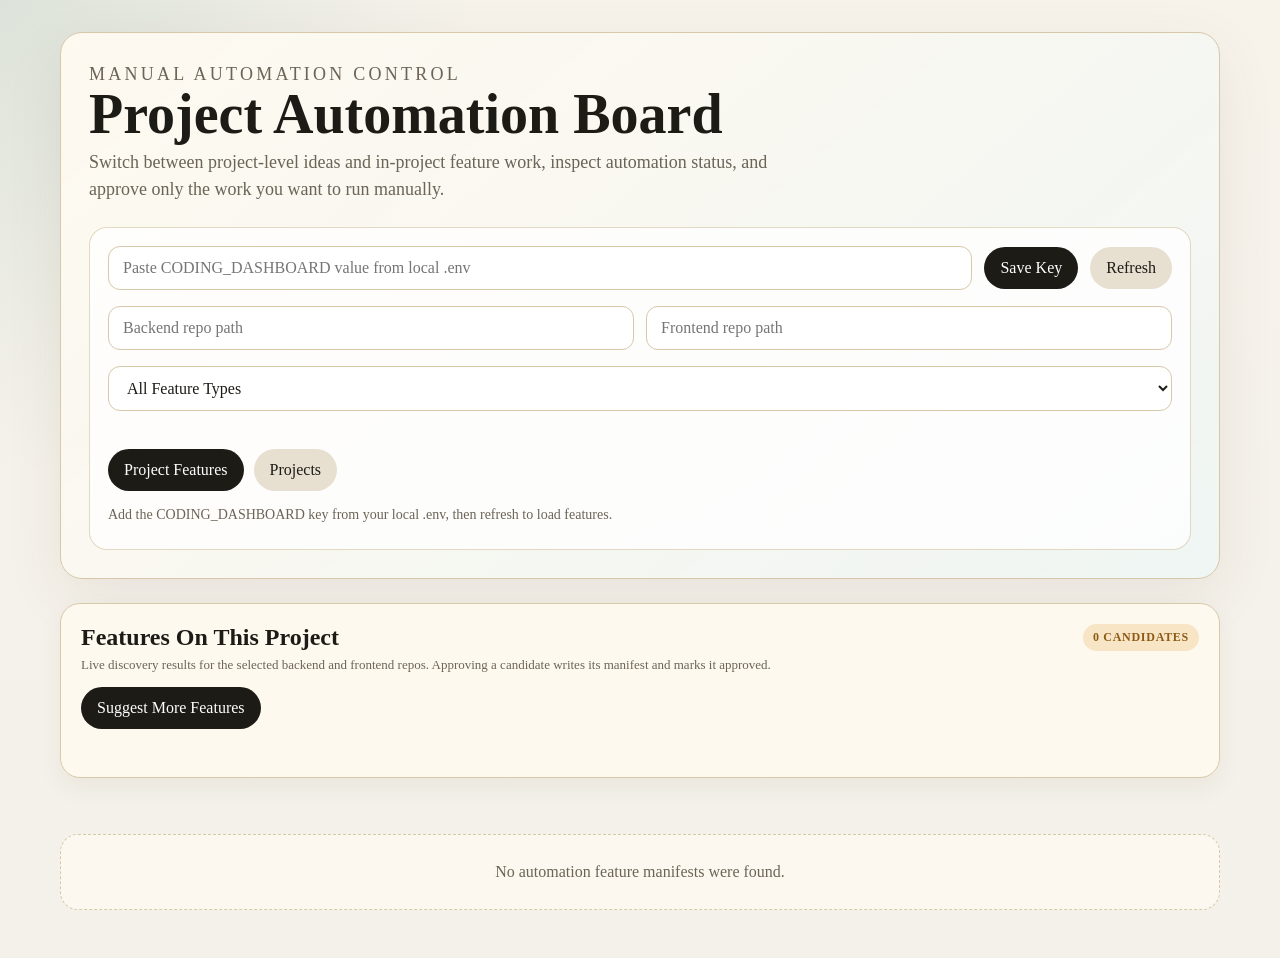
==== static/automation-dashboard.html @ 2463faa6 "chore: automation update for lead-website-actions (backend)" ====
<!doctype html>
<html lang="en">
<head>
  <meta charset="utf-8">
  <meta name="viewport" content="width=device-width, initial-scale=1">
  <title>Automation Dashboard</title>
  <style>
    :root {
      --bg: #f4f1ea;
      --panel: #fffaf0;
      --panel-border: #d7c8a9;
      --text: #1d1b16;
      --muted: #6b6457;
      --accent: #1f6f5f;
      --accent-soft: #dcefe9;
      --warn: #8c5a15;
      --warn-soft: #f7e5c5;
      --active: #234f88;
      --active-soft: #dce7f7;
      --success: #276749;
      --success-soft: #dcf0e1;
      --danger: #922b21;
      --danger-soft: #f7dfdb;
    }

    * { box-sizing: border-box; }
    body {
      margin: 0;
      font-family: Georgia, "Times New Roman", serif;
      background:
        radial-gradient(circle at top left, rgba(31, 111, 95, 0.12), transparent 30%),
        linear-gradient(180deg, #f7f3eb 0%, var(--bg) 100%);
      color: var(--text);
    }

    .shell {
      max-width: 1200px;
      margin: 0 auto;
      padding: 32px 20px 48px;
    }

    .hero {
      padding: 28px;
      border: 1px solid var(--panel-border);
      background: linear-gradient(140deg, rgba(255, 250, 240, 0.96), rgba(239, 246, 243, 0.94));
      border-radius: 22px;
      box-shadow: 0 18px 60px rgba(72, 55, 25, 0.08);
      margin-bottom: 24px;
    }

    .eyebrow {
      font-size: 12px;
      letter-spacing: 0.18em;
      text-transform: uppercase;
      color: var(--muted);
      margin: 0 0 8px;
    }

    h1 {
      margin: 0 0 8px;
      font-size: clamp(30px, 5vw, 56px);
      line-height: 0.95;
    }

    .hero p {
      margin: 0;
      max-width: 720px;
      color: var(--muted);
      font-size: 18px;
      line-height: 1.5;
    }

    .controls {
      display: grid;
      gap: 16px;
      grid-template-columns: 1fr;
      margin-top: 24px;
      padding: 18px;
      border-radius: 18px;
      background: rgba(255, 255, 255, 0.74);
      border: 1px solid rgba(215, 200, 169, 0.7);
    }

    .control-row {
      display: flex;
      gap: 12px;
      flex-wrap: wrap;
      align-items: center;
    }

    input, button, textarea, select {
      font: inherit;
    }

    input[type="password"], input[type="text"], select {
      flex: 1 1 420px;
      min-width: 220px;
      padding: 12px 14px;
      border-radius: 12px;
      border: 1px solid var(--panel-border);
      background: #fff;
      color: var(--text);
    }

    button {
      padding: 12px 16px;
      border-radius: 999px;
      border: none;
      cursor: pointer;
      background: var(--text);
      color: #fff;
      transition: transform 140ms ease, opacity 140ms ease;
    }

    button:hover { transform: translateY(-1px); }
    button:disabled {
      opacity: 0.55;
      cursor: not-allowed;
      transform: none;
    }

    .button-secondary {
      background: #e7dfcf;
      color: var(--text);
    }

    .tab-row {
      display: flex;
      gap: 10px;
      flex-wrap: wrap;
      margin: 22px 0 0;
    }

    .tab-button {
      background: #e7dfcf;
      color: var(--text);
    }

    .tab-button.active {
      background: var(--text);
      color: #fff;
    }

    .status-line {
      min-height: 24px;
      font-size: 14px;
      color: var(--muted);
    }

    .grid {
      display: grid;
      grid-template-columns: repeat(auto-fit, minmax(320px, 1fr));
      gap: 18px;
      margin-top: 28px;
    }

    .card {
      background: rgba(255, 250, 240, 0.94);
      border: 1px solid var(--panel-border);
      border-radius: 20px;
      padding: 20px;
      box-shadow: 0 10px 26px rgba(72, 55, 25, 0.06);
    }

    .card-head {
      display: flex;
      justify-content: space-between;
      align-items: flex-start;
      gap: 12px;
      margin-bottom: 14px;
    }

    .card-head h2 {
      margin: 0;
      font-size: 24px;
      line-height: 1.1;
    }

    .card-head p {
      margin: 6px 0 0;
      font-size: 13px;
      color: var(--muted);
    }

    .pill {
      display: inline-flex;
      align-items: center;
      padding: 6px 10px;
      border-radius: 999px;
      font-size: 12px;
      font-weight: 700;
      letter-spacing: 0.06em;
      text-transform: uppercase;
      white-space: nowrap;
    }

    .pill-suggested { background: var(--warn-soft); color: var(--warn); }
    .pill-approved { background: var(--accent-soft); color: var(--accent); }
    .pill-in_progress { background: var(--active-soft); color: var(--active); }
    .pill-pr_opened, .pill-merged { background: var(--success-soft); color: var(--success); }
    .pill-rejected { background: var(--danger-soft); color: var(--danger); }
    .pill-default { background: #ece7db; color: var(--muted); }

    .section-label {
      font-size: 11px;
      letter-spacing: 0.16em;
      text-transform: uppercase;
      color: var(--muted);
      margin: 16px 0 8px;
    }

    ul {
      margin: 0;
      padding-left: 18px;
    }

    li {
      margin-bottom: 6px;
      color: #2c2820;
    }

    .meta {
      display: grid;
      gap: 8px;
      margin-top: 12px;
      font-size: 14px;
      color: var(--muted);
    }

    .stage-list {
      display: flex;
      flex-direction: column;
      gap: 8px;
      margin-top: 10px;
    }

    .stage {
      padding: 10px 12px;
      border-radius: 12px;
      background: rgba(231, 223, 207, 0.52);
      border: 1px solid rgba(215, 200, 169, 0.52);
    }

    .stage strong {
      display: block;
      margin-bottom: 4px;
      font-size: 14px;
    }

    pre.log-tail {
      margin: 10px 0 0;
      padding: 12px;
      border-radius: 12px;
      background: #1f1d18;
      color: #f2ebda;
      font-size: 12px;
      line-height: 1.45;
      overflow: auto;
      white-space: pre-wrap;
      word-break: break-word;
    }

    .loading-card {
      min-height: 220px;
      position: relative;
      overflow: hidden;
    }

    .loading-card::after {
      content: "";
      position: absolute;
      inset: 0;
      background: linear-gradient(90deg, transparent, rgba(255, 255, 255, 0.45), transparent);
      transform: translateX(-100%);
      animation: loading-slide 1.2s linear infinite;
    }

    .loading-block {
      height: 14px;
      border-radius: 999px;
      background: rgba(215, 200, 169, 0.55);
      margin-bottom: 12px;
    }

    .progress {
      margin-top: 18px;
      height: 10px;
      border-radius: 999px;
      background: rgba(215, 200, 169, 0.45);
      overflow: hidden;
    }

    .progress-bar {
      width: 45%;
      height: 100%;
      border-radius: 999px;
      background: linear-gradient(90deg, #d2b77f, #1f6f5f);
      animation: progress-loop 1.4s ease-in-out infinite;
      transform-origin: left center;
    }

    @keyframes loading-slide {
      from { transform: translateX(-100%); }
      to { transform: translateX(100%); }
    }

    @keyframes progress-loop {
      0% { transform: translateX(-60%) scaleX(0.7); }
      50% { transform: translateX(60%) scaleX(1); }
      100% { transform: translateX(180%) scaleX(0.7); }
    }

    .empty {
      padding: 28px;
      border-radius: 18px;
      background: rgba(255, 250, 240, 0.78);
      border: 1px dashed var(--panel-border);
      color: var(--muted);
      text-align: center;
      margin-top: 28px;
    }

    @media (max-width: 720px) {
      .shell { padding: 20px 14px 40px; }
      .hero { padding: 22px; }
      .controls { padding: 14px; }
    }
  </style>
</head>
<body>
  <main class="shell">
    <section class="hero">
      <p class="eyebrow">Manual Automation Control</p>
      <h1>Project Automation Board</h1>
      <p>Switch between project-level ideas and in-project feature work, inspect automation status, and approve only the work you want to run manually.</p>

      <div class="controls">
        <div class="control-row">
          <input id="tokenInput" type="password" placeholder="Paste CODING_DASHBOARD value from local .env">
          <button id="saveTokenButton" type="button">Save Key</button>
          <button id="refreshButton" class="button-secondary" type="button">Refresh</button>
        </div>
        <div class="control-row">
          <input id="backendRepoInput" type="text" placeholder="Backend repo path">
          <input id="frontendRepoInput" type="text" placeholder="Frontend repo path">
        </div>
        <div class="control-row">
          <select id="featureCategorySelect">
            <option value="">All Feature Types</option>
          </select>
        </div>
        <div class="tab-row">
          <button id="featuresTabButton" class="tab-button active" type="button">Project Features</button>
          <button id="projectsTabButton" class="tab-button" type="button">Projects</button>
        </div>
        <div class="status-line" id="statusLine">Add the CODING_DASHBOARD key from your local .env, then refresh to load features.</div>
      </div>
    </section>

    <section class="card" id="contextCard" hidden>
      <div class="card-head">
        <div>
          <h2>Discovery Skill Context</h2>
          <p id="contextProjectName"></p>
        </div>
        <span class="pill pill-approved" id="templateCountPill">0 templates</span>
      </div>
      <div class="meta" id="contextSummary"></div>
      <div class="section-label">Discovery Goals</div>
      <ul id="contextGoals"></ul>
      <div class="section-label">Backend Context</div>
      <ul id="contextBackend"></ul>
      <div class="section-label">Frontend Context</div>
      <ul id="contextFrontend"></ul>
    </section>

    <section class="card" id="candidatesCard" hidden>
      <div class="card-head">
        <div>
          <h2>Features On This Project</h2>
          <p>Live discovery results for the selected backend and frontend repos. Approving a candidate writes its manifest and marks it approved.</p>
        </div>
        <span class="pill pill-suggested" id="candidateCountPill">0 candidates</span>
      </div>
      <div class="control-row">
        <button id="suggestMoreFeaturesButton" type="button">Suggest More Features</button>
      </div>
      <section id="candidatesRoot" class="grid"></section>
      <div id="candidateEmptyState" class="empty" hidden>No new discovery candidates are available right now.</div>
    </section>

    <section class="card" id="projectIdeasCard" hidden>
      <div class="card-head">
        <div>
          <h2>Project Suggestions</h2>
          <p>Broader project ideas derived from the same context, including pages and feature areas that belong to each proposed project.</p>
        </div>
        <span class="pill pill-approved" id="projectIdeaCountPill">0 projects</span>
      </div>
      <div class="control-row">
        <button id="suggestMoreProjectsButton" class="button-secondary" type="button">Suggest More Projects</button>
      </div>
      <section id="projectIdeasRoot" class="grid"></section>
      <div id="projectIdeasEmptyState" class="empty" hidden>No project ideas are configured.</div>
    </section>

    <section id="featuresRoot" class="grid"></section>
    <div id="emptyState" class="empty" hidden>No automation feature manifests were found.</div>
  </main>

  <script>
    const tokenInput = document.getElementById('tokenInput');
    const saveTokenButton = document.getElementById('saveTokenButton');
    const refreshButton = document.getElementById('refreshButton');
    const featuresTabButton = document.getElementById('featuresTabButton');
    const projectsTabButton = document.getElementById('projectsTabButton');
    const suggestMoreFeaturesButton = document.getElementById('suggestMoreFeaturesButton');
    const suggestMoreProjectsButton = document.getElementById('suggestMoreProjectsButton');
    const backendRepoInput = document.getElementById('backendRepoInput');
    const frontendRepoInput = document.getElementById('frontendRepoInput');
    const featureCategorySelect = document.getElementById('featureCategorySelect');
    const statusLine = document.getElementById('statusLine');
    const featuresRoot = document.getElementById('featuresRoot');
    const emptyState = document.getElementById('emptyState');
    const candidatesCard = document.getElementById('candidatesCard');
    const candidatesRoot = document.getElementById('candidatesRoot');
    const candidateEmptyState = document.getElementById('candidateEmptyState');
    const candidateCountPill = document.getElementById('candidateCountPill');
    const projectIdeasCard = document.getElementById('projectIdeasCard');
    const projectIdeasRoot = document.getElementById('projectIdeasRoot');
    const projectIdeasEmptyState = document.getElementById('projectIdeasEmptyState');
    const projectIdeaCountPill = document.getElementById('projectIdeaCountPill');
    const contextCard = document.getElementById('contextCard');
    const contextProjectName = document.getElementById('contextProjectName');
    const contextSummary = document.getElementById('contextSummary');
    const contextGoals = document.getElementById('contextGoals');
    const contextBackend = document.getElementById('contextBackend');
    const contextFrontend = document.getElementById('contextFrontend');
    const templateCountPill = document.getElementById('templateCountPill');

    const STORAGE_KEY = 'automation_dashboard_token';
    const BACKEND_REPO_KEY = 'automation_dashboard_backend_repo';
    const FRONTEND_REPO_KEY = 'automation_dashboard_frontend_repo';
    const FEATURE_EXPLORATORY_KEY = 'automation_dashboard_include_exploratory_features';
    const FEATURE_CATEGORY_KEY = 'automation_dashboard_feature_category';
    const PROJECT_EXPLORATORY_KEY = 'automation_dashboard_include_exploratory_projects';
    const PROJECT_LIMIT_KEY = 'automation_dashboard_project_limit';
    const PROJECT_SEARCH_DEPTH_KEY = 'automation_dashboard_project_search_depth';
    const TAB_KEY = 'automation_dashboard_tab';

    tokenInput.value = localStorage.getItem(STORAGE_KEY) || '';
    backendRepoInput.value = localStorage.getItem(BACKEND_REPO_KEY) || '';
    frontendRepoInput.value = localStorage.getItem(FRONTEND_REPO_KEY) || '';
    featureCategorySelect.value = localStorage.getItem(FEATURE_CATEGORY_KEY) || '';
    let includeExploratoryFeatures = localStorage.getItem(FEATURE_EXPLORATORY_KEY) === 'true';
    let includeExploratoryProjects = localStorage.getItem(PROJECT_EXPLORATORY_KEY) === 'true';
    let projectLimit = Number(localStorage.getItem(PROJECT_LIMIT_KEY) || '3');
    let projectSearchDepth = Number(localStorage.getItem(PROJECT_SEARCH_DEPTH_KEY) || '1');
    let projectTotalAvailable = 0;
    let activeTab = localStorage.getItem(TAB_KEY) || 'features';

    function setStatus(message, isError = false) {
      statusLine.textContent = message;
      statusLine.style.color = isError ? 'var(--danger)' : 'var(--muted)';
    }

    function getToken() {
      return tokenInput.value.trim();
    }

    function getRepoSelection() {
      return {
        backend_repo: backendRepoInput.value.trim(),
        frontend_repo: frontendRepoInput.value.trim(),
      };
    }

    function renderFeatureCategories(categories) {
      const selected = featureCategorySelect.value;
      featureCategorySelect.innerHTML = '<option value="">All Feature Types</option>';
      for (const category of categories || []) {
        const option = document.createElement('option');
        option.value = category.key;
        option.textContent = category.label;
        featureCategorySelect.appendChild(option);
      }
      featureCategorySelect.value = selected;
    }

    function setActiveTab(nextTab) {
      activeTab = nextTab;
      localStorage.setItem(TAB_KEY, nextTab);
      const featuresActive = nextTab === 'features';
      featuresTabButton.classList.toggle('active', featuresActive);
      projectsTabButton.classList.toggle('active', !featuresActive);
      candidatesCard.hidden = !featuresActive;
      featuresRoot.hidden = !featuresActive;
      emptyState.hidden = !featuresActive || featuresRoot.children.length > 0;
      projectIdeasCard.hidden = featuresActive;
    }

    function pillClass(status) {
      return `pill pill-${String(status || '').replace(/[^a-z_]/g, '') || 'default'}`;
    }

    function escapeHtml(value) {
      return String(value ?? '')
        .replaceAll('&', '&amp;')
        .replaceAll('<', '&lt;')
        .replaceAll('>', '&gt;')
        .replaceAll('"', '&quot;')
        .replaceAll("'", '&#39;');
    }

    function renderFeatures(features) {
      featuresRoot.innerHTML = '';
      emptyState.hidden = activeTab !== 'features' || features.length > 0;

      for (const feature of features) {
        const card = document.createElement('article');
        card.className = 'card';

        const acceptance = feature.acceptance_criteria.map((item) => `<li>${escapeHtml(item)}</li>`).join('');
        const apiContract = feature.api_contract.map((item) => `<li>${escapeHtml(item)}</li>`).join('');
        const recentLogs = (feature.recent_logs || []).length
          ? escapeHtml(feature.recent_logs.join('\n'))
          : 'No logs recorded yet.';
        const stages = (feature.stages || []).length
          ? feature.stages.map((stage) => `
            <div class="stage">
              <strong>${escapeHtml(stage.name)} · ${escapeHtml(stage.status)}</strong>
              <div>${escapeHtml(stage.detail)}</div>
            </div>
          `).join('')
          : '<div class="stage"><strong>No run history yet</strong><div>This feature has not recorded any stage results.</div></div>';

        card.innerHTML = `
          <div class="card-head">
            <div>
              <h2>${escapeHtml(feature.title)}</h2>
              <p>${escapeHtml(feature.id)}</p>
            </div>
            <span class="${pillClass(feature.status)}">${escapeHtml(feature.status)}</span>
          </div>

          <div class="meta">
            <div><strong>Priority:</strong> ${escapeHtml(feature.priority)}</div>
            <div><strong>Backend branch:</strong> ${escapeHtml(feature.backend_branch)}</div>
            <div><strong>Frontend branch:</strong> ${escapeHtml(feature.frontend_branch)}</div>
            <div><strong>Run status:</strong> ${escapeHtml(feature.run_status || 'not started')}</div>
            <div><strong>Updated:</strong> ${escapeHtml(feature.run_updated_at || 'n/a')}</div>
          </div>

          <div class="section-label">Acceptance Criteria</div>
          <ul>${acceptance}</ul>

          <div class="section-label">API Contract</div>
          <ul>${apiContract}</ul>

          <div class="section-label">Recent Stages</div>
          <div class="stage-list">${stages}</div>

          <div class="section-label">Recent Logs</div>
          <pre class="log-tail">${recentLogs}</pre>
        `;

        const actions = document.createElement('div');
        actions.className = 'control-row';
        actions.style.marginTop = '18px';

        const approveButton = document.createElement('button');
        approveButton.type = 'button';
        approveButton.textContent = feature.can_approve ? 'Approve Feature' : 'Already Approved / Active';
        approveButton.disabled = !feature.can_approve;
        approveButton.addEventListener('click', async () => {
          approveButton.disabled = true;
          setStatus(`Approving ${feature.id}...`);
          try {
            await apiRequest(`/api/admin/automation/features/${encodeURIComponent(feature.id)}/approve`, {
              method: 'POST'
            });
            setStatus(`Approved ${feature.id}. Refreshing feature list...`);
            await loadFeatures();
          } catch (error) {
            approveButton.disabled = false;
            setStatus(error.message, true);
          }
        });

        actions.appendChild(approveButton);

        const runButton = document.createElement('button');
        runButton.type = 'button';
        const canRun = feature.status === 'approved' || feature.run_status === 'in_progress';
        runButton.textContent = feature.run_status === 'in_progress' ? 'Running...' : 'Run Feature';
        runButton.disabled = !canRun || feature.run_status === 'in_progress';
        runButton.addEventListener('click', async () => {
          runButton.disabled = true;
          setStatus(`Starting automation for ${feature.id}...`);
          try {
            await apiRequest(`/api/admin/automation/features/${encodeURIComponent(feature.id)}/run`, {
              method: 'POST'
            });
            setStatus(`Automation started for ${feature.id}. Refreshing status...`);
            await loadFeatures();
          } catch (error) {
            runButton.disabled = false;
            setStatus(error.message, true);
          }
        });

        actions.appendChild(runButton);
        card.appendChild(actions);
        featuresRoot.appendChild(card);
      }
    }

    function renderCandidates(candidates) {
      candidatesRoot.innerHTML = '';
      candidatesCard.hidden = activeTab !== 'features';
      candidateCountPill.textContent = `${candidates.length} candidate${candidates.length === 1 ? '' : 's'}`;
      candidateEmptyState.hidden = candidates.length > 0;

      for (const candidate of candidates) {
        const card = document.createElement('article');
        card.className = 'card';

        const acceptance = (candidate.acceptance_criteria || []).map((item) => `<li>${escapeHtml(item)}</li>`).join('');
        const apiContract = (candidate.api_contract || []).map((item) => `<li>${escapeHtml(item)}</li>`).join('');

        card.innerHTML = `
          <div class="card-head">
            <div>
              <h2>${escapeHtml(candidate.title)}</h2>
              <p>${escapeHtml(candidate.id)}</p>
            </div>
            <span class="pill pill-suggested">candidate</span>
          </div>
          <div class="meta">
            <div><strong>Priority:</strong> ${escapeHtml(candidate.priority)}</div>
            <div><strong>Backend branch:</strong> ${escapeHtml(candidate.branches?.backend || '')}</div>
            <div><strong>Frontend branch:</strong> ${escapeHtml(candidate.branches?.frontend || '')}</div>
          </div>
          <div class="section-label">Acceptance Criteria</div>
          <ul>${acceptance}</ul>
          <div class="section-label">API Contract</div>
          <ul>${apiContract}</ul>
        `;

        const actions = document.createElement('div');
        actions.className = 'control-row';
        actions.style.marginTop = '18px';

        const approveButton = document.createElement('button');
        approveButton.type = 'button';
        approveButton.textContent = 'Approve Candidate';
        approveButton.addEventListener('click', async () => {
          approveButton.disabled = true;
          setStatus(`Approving ${candidate.id}...`);
          try {
            await apiRequest(`/api/admin/automation/features/${encodeURIComponent(candidate.id)}/approve`, {
              method: 'POST',
              body: JSON.stringify({
                ...getRepoSelection(),
                include_exploratory: includeExploratoryFeatures,
              }),
            });
            setStatus(`Approved ${candidate.id}. Refreshing feature list...`);
            await loadFeatures();
          } catch (error) {
            approveButton.disabled = false;
            setStatus(error.message, true);
          }
        });

        actions.appendChild(approveButton);
        card.appendChild(actions);
        candidatesRoot.appendChild(card);
      }
    }

    function renderProjectIdeas(projectIdeas) {
      projectIdeasRoot.innerHTML = '';
      projectIdeasCard.hidden = activeTab !== 'projects';
      const countLabel = projectTotalAvailable
        ? `${projectIdeas.length} of ${projectTotalAvailable} projects`
        : `${projectIdeas.length} project${projectIdeas.length === 1 ? '' : 's'}`;
      projectIdeaCountPill.textContent = countLabel;
      projectIdeasEmptyState.hidden = projectIdeas.length > 0;

      for (const idea of projectIdeas) {
        const card = document.createElement('article');
        card.className = 'card';

      const pages = (idea.suggested_pages || []).map((item) => `<li>${escapeHtml(item)}</li>`).join('');
      const projectFeatures = (idea.project_features || []).map((item) => `<li>${escapeHtml(item)}</li>`).join('');

        card.innerHTML = `
          <div class="card-head">
            <div>
              <h2>${escapeHtml(idea.title)}</h2>
              <p>${escapeHtml(idea.id)}</p>
            </div>
            <span class="pill pill-approved">project</span>
          </div>
          <div class="meta">
            <div><strong>Priority:</strong> ${escapeHtml(idea.priority)}</div>
            <div><strong>Summary:</strong> ${escapeHtml(idea.summary || '')}</div>
            <div><strong>Why now:</strong> ${escapeHtml(idea.why_now || '')}</div>
          </div>
          <div class="section-label">Project Features</div>
          <ul>${projectFeatures}</ul>
          <div class="section-label">Suggested Pages</div>
          <ul>${pages}</ul>
        `;

        const actions = document.createElement('div');
        actions.className = 'control-row';
        actions.style.marginTop = '18px';

        const detailLink = document.createElement('a');
        const query = new URLSearchParams();
        query.set('key', getToken());
        if (includeExploratoryProjects) {
          query.set('include_project_exploratory', 'true');
          query.set('project_search_depth', String(projectSearchDepth));
        }
        detailLink.href = `/api/admin/automation/projects/${encodeURIComponent(idea.id)}/dashboard?${query.toString()}`;
        detailLink.textContent = 'View Project Details';
        detailLink.style.display = 'inline-flex';
        detailLink.style.alignItems = 'center';
        detailLink.style.padding = '12px 16px';
        detailLink.style.borderRadius = '999px';
        detailLink.style.background = 'var(--text)';
        detailLink.style.color = '#fff';
        detailLink.style.textDecoration = 'none';

        actions.appendChild(detailLink);
        card.appendChild(actions);

        projectIdeasRoot.appendChild(card);
      }

      suggestMoreProjectsButton.disabled = false;
      suggestMoreProjectsButton.textContent = 'Suggest More Projects';
    }

    function renderProjectLoadingCards(count = 2) {
      projectIdeasRoot.innerHTML = '';
      projectIdeasCard.hidden = activeTab !== 'projects';
      projectIdeasEmptyState.hidden = true;
      projectIdeaCountPill.textContent = 'processing';
      for (let index = 0; index < count; index += 1) {
        const card = document.createElement('article');
        card.className = 'card loading-card';
        card.innerHTML = `
          <div class="loading-block" style="width: 62%"></div>
          <div class="loading-block" style="width: 34%"></div>
          <div class="loading-block" style="width: 100%; margin-top: 24px;"></div>
          <div class="loading-block" style="width: 92%"></div>
          <div class="loading-block" style="width: 88%"></div>
          <div class="progress"><div class="progress-bar"></div></div>
        `;
        projectIdeasRoot.appendChild(card);
      }
    }

    function renderList(root, items) {
      root.innerHTML = (items || []).map((item) => `<li>${escapeHtml(item)}</li>`).join('');
    }

    function renderContext(context) {
      if (!context) {
        contextCard.hidden = true;
        return;
      }

      contextCard.hidden = false;
      contextProjectName.textContent = context.project_name || 'Project context';
      templateCountPill.textContent = `${(context.feature_templates || []).length} templates`;
      contextSummary.innerHTML = `
        <div><strong>Summary:</strong> ${escapeHtml(context.project_summary || 'No summary configured.')}</div>
      `;
      renderList(contextGoals, context.discovery_goals || []);
      renderList(contextBackend, context.backend_context || []);
      renderList(contextFrontend, context.frontend_context || []);
    }

    async function apiRequest(path, options = {}) {
      const token = getToken();
      if (!token) {
        throw new Error('CODING_DASHBOARD key is required.');
      }

      const response = await fetch(path, {
        ...options,
        headers: {
          'X-Coding-Dashboard-Key': token,
          'Content-Type': 'application/json',
          ...(options.headers || {})
        }
      });

      const data = await response.json().catch(() => ({}));
      if (!response.ok) {
        throw new Error(data.error || `Request failed with status ${response.status}`);
      }
      return data;
    }

    async function loadFeatures() {
      setStatus('Loading automation features...');
      const repoSelection = getRepoSelection();
      const query = new URLSearchParams();
      if (repoSelection.backend_repo) query.set('backend_repo', repoSelection.backend_repo);
      if (repoSelection.frontend_repo) query.set('frontend_repo', repoSelection.frontend_repo);
      if (includeExploratoryFeatures) query.set('include_exploratory', 'true');
      if (featureCategorySelect.value) query.set('feature_category', featureCategorySelect.value);
      if (includeExploratoryProjects) query.set('include_project_exploratory', 'true');
      query.set('project_limit', String(projectLimit));
      query.set('project_search_depth', String(projectSearchDepth));
      const suffix = query.toString() ? `?${query.toString()}` : '';
      const [contextPayload, featuresPayload] = await Promise.all([
        apiRequest('/api/admin/automation/context'),
        apiRequest(`/api/admin/automation/features${suffix}`)
      ]);
      if (featuresPayload.project) {
        backendRepoInput.value = featuresPayload.project.backend_repo || backendRepoInput.value;
        frontendRepoInput.value = featuresPayload.project.frontend_repo || frontendRepoInput.value;
        includeExploratoryFeatures = Boolean(featuresPayload.project.include_exploratory);
        featureCategorySelect.value = featuresPayload.project.feature_category || featureCategorySelect.value;
        includeExploratoryProjects = Boolean(featuresPayload.project.include_project_exploratory);
        projectLimit = Number(featuresPayload.project.project_limit || projectLimit || 3);
        projectSearchDepth = Number(featuresPayload.project.project_search_depth || projectSearchDepth || 1);
        projectTotalAvailable = Number(featuresPayload.project.project_total_available || 0);
      }
      renderContext(contextPayload.context);
      renderFeatures(featuresPayload.features || []);
      renderFeatureCategories(featuresPayload.candidate_categories || []);
      renderCandidates(featuresPayload.candidates || []);
      renderProjectIdeas(featuresPayload.project_candidates || []);
      setStatus(`Loaded ${featuresPayload.features.length} tracked feature(s), ${featuresPayload.candidates.length} feature candidate(s), and ${featuresPayload.project_candidates.length} project suggestion(s).`);
      setActiveTab(activeTab);
    }

    saveTokenButton.addEventListener('click', () => {
      localStorage.setItem(STORAGE_KEY, getToken());
      localStorage.setItem(BACKEND_REPO_KEY, backendRepoInput.value.trim());
      localStorage.setItem(FRONTEND_REPO_KEY, frontendRepoInput.value.trim());
      localStorage.setItem(FEATURE_CATEGORY_KEY, featureCategorySelect.value);
      localStorage.setItem(FEATURE_EXPLORATORY_KEY, String(includeExploratoryFeatures));
      localStorage.setItem(PROJECT_EXPLORATORY_KEY, String(includeExploratoryProjects));
      localStorage.setItem(PROJECT_LIMIT_KEY, String(projectLimit));
      localStorage.setItem(PROJECT_SEARCH_DEPTH_KEY, String(projectSearchDepth));
      setStatus('Dashboard key saved locally in this browser.');
    });

    refreshButton.addEventListener('click', async () => {
      try {
        await loadFeatures();
      } catch (error) {
        setStatus(error.message, true);
      }
    });

    featureCategorySelect.addEventListener('change', async () => {
      try {
        localStorage.setItem(FEATURE_CATEGORY_KEY, featureCategorySelect.value);
        setActiveTab('features');
        setStatus(`Filtering project features by ${featureCategorySelect.options[featureCategorySelect.selectedIndex].text}...`);
        await loadFeatures();
      } catch (error) {
        setStatus(error.message, true);
      }
    });

    featuresTabButton.addEventListener('click', () => setActiveTab('features'));
    projectsTabButton.addEventListener('click', () => setActiveTab('projects'));

    suggestMoreFeaturesButton.addEventListener('click', async () => {
      try {
        includeExploratoryFeatures = true;
        localStorage.setItem(BACKEND_REPO_KEY, backendRepoInput.value.trim());
        localStorage.setItem(FRONTEND_REPO_KEY, frontendRepoInput.value.trim());
        localStorage.setItem(FEATURE_EXPLORATORY_KEY, 'true');
        setActiveTab('features');
        setStatus('Refreshing feature candidates for the selected project...');
        await loadFeatures();
      } catch (error) {
        setStatus(error.message, true);
      }
    });

    suggestMoreProjectsButton.addEventListener('click', async () => {
      try {
        localStorage.setItem(BACKEND_REPO_KEY, backendRepoInput.value.trim());
        localStorage.setItem(FRONTEND_REPO_KEY, frontendRepoInput.value.trim());
        includeExploratoryProjects = true;
        projectSearchDepth += 1;
        projectLimit += 3;
        localStorage.setItem(PROJECT_EXPLORATORY_KEY, 'true');
        localStorage.setItem(PROJECT_LIMIT_KEY, String(projectLimit));
        localStorage.setItem(PROJECT_SEARCH_DEPTH_KEY, String(projectSearchDepth));
        setActiveTab('projects');
        renderProjectLoadingCards(3);
        setStatus(`Searching wider for project ideas at depth ${projectSearchDepth}...`);
        await loadFeatures();
        projectIdeasCard.scrollIntoView({ behavior: 'smooth', block: 'start' });
      } catch (error) {
        setStatus(error.message, true);
      }
    });

    setActiveTab(activeTab);
  </script>
</body>
</html>
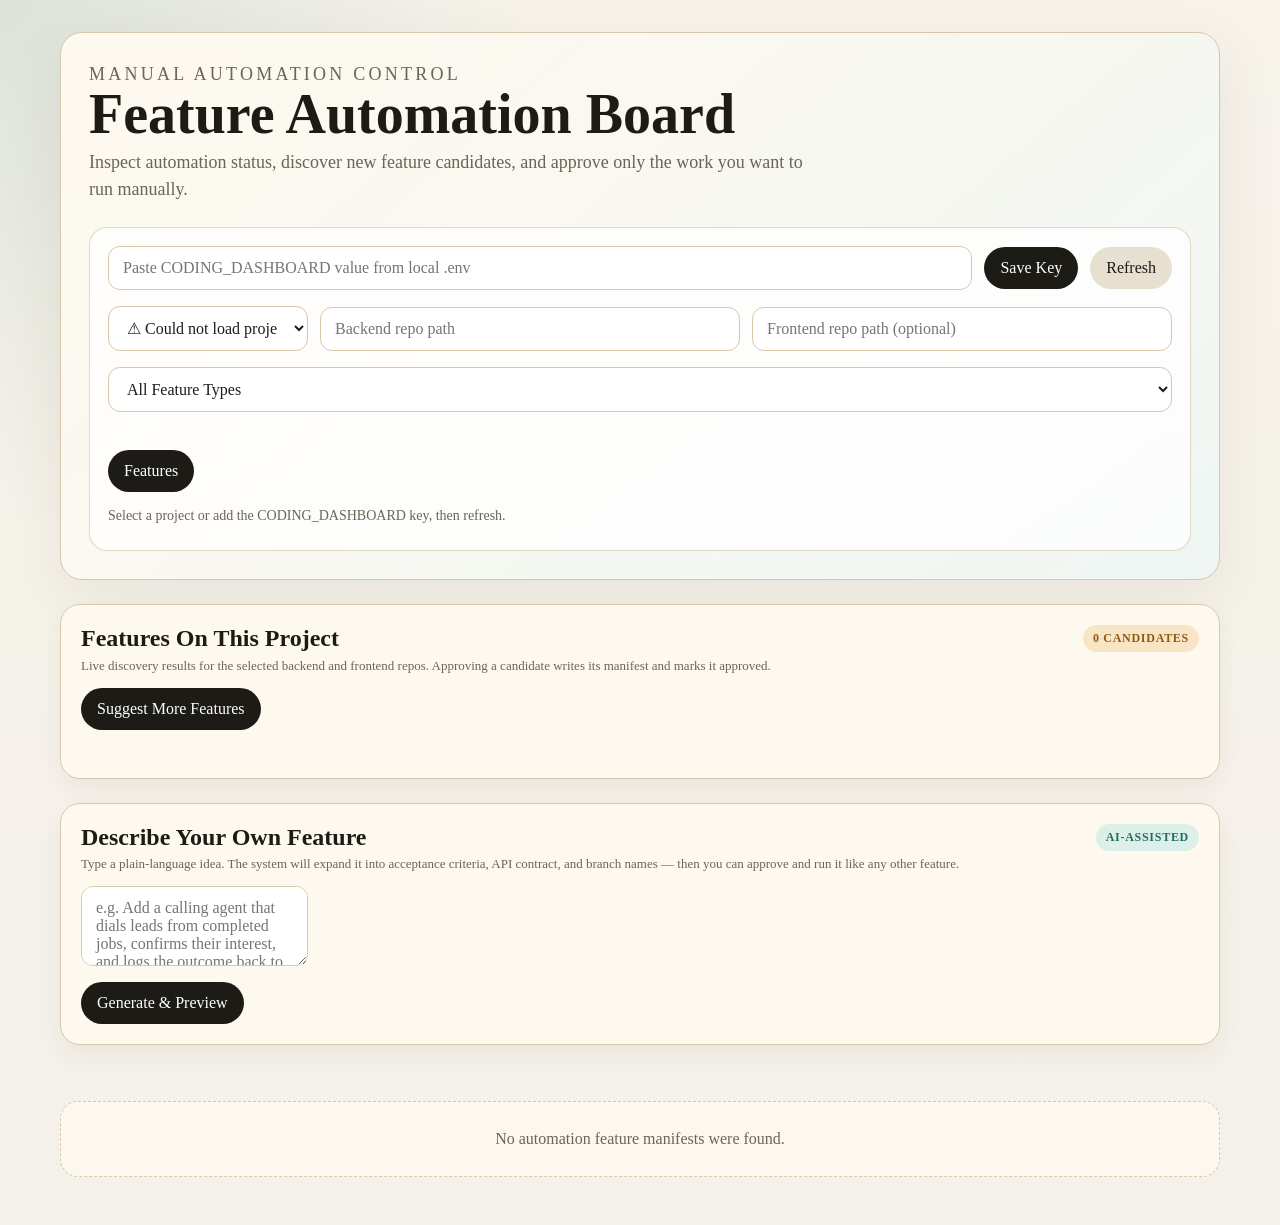
==== commit c64a3bcc: "Fixed HR System." ====
--- a/static/automation-dashboard.html
+++ b/static/automation-dashboard.html
@@ -320,6 +320,38 @@
       margin-top: 28px;
     }
 
+    textarea {
+      flex: 1 1 100%;
+      min-width: 220px;
+      padding: 12px 14px;
+      border-radius: 12px;
+      border: 1px solid var(--panel-border);
+      background: #fff;
+      color: var(--text);
+      resize: vertical;
+      min-height: 80px;
+      font: inherit;
+    }
+
+    .impl-notes {
+      margin-top: 10px;
+      padding: 12px;
+      border-radius: 12px;
+      background: rgba(220, 239, 233, 0.5);
+      border: 1px solid rgba(31, 111, 95, 0.2);
+      font-size: 13px;
+      color: var(--accent);
+      line-height: 1.5;
+    }
+
+    .preview-card {
+      border: 2px solid var(--accent);
+      background: rgba(220, 239, 233, 0.35);
+      border-radius: 20px;
+      padding: 20px;
+      margin-top: 20px;
+    }
+
     @media (max-width: 720px) {
       .shell { padding: 20px 14px 40px; }
       .hero { padding: 22px; }
@@ -331,8 +363,8 @@
   <main class="shell">
     <section class="hero">
       <p class="eyebrow">Manual Automation Control</p>
-      <h1>Project Automation Board</h1>
-      <p>Switch between project-level ideas and in-project feature work, inspect automation status, and approve only the work you want to run manually.</p>
+      <h1>Feature Automation Board</h1>
+      <p>Inspect automation status, discover new feature candidates, and approve only the work you want to run manually.</p>
 
       <div class="controls">
         <div class="control-row">
@@ -341,8 +373,11 @@
           <button id="refreshButton" class="button-secondary" type="button">Refresh</button>
         </div>
         <div class="control-row">
+          <select id="projectSelect" style="flex: 1 1 200px; min-width: 160px;">
+            <option value="">Loading projects…</option>
+          </select>
           <input id="backendRepoInput" type="text" placeholder="Backend repo path">
-          <input id="frontendRepoInput" type="text" placeholder="Frontend repo path">
+          <input id="frontendRepoInput" type="text" placeholder="Frontend repo path (optional)">
         </div>
         <div class="control-row">
           <select id="featureCategorySelect">
@@ -350,10 +385,9 @@
           </select>
         </div>
         <div class="tab-row">
-          <button id="featuresTabButton" class="tab-button active" type="button">Project Features</button>
-          <button id="projectsTabButton" class="tab-button" type="button">Projects</button>
+          <button id="featuresTabButton" class="tab-button active" type="button">Features</button>
         </div>
-        <div class="status-line" id="statusLine">Add the CODING_DASHBOARD key from your local .env, then refresh to load features.</div>
+        <div class="status-line" id="statusLine">Select a project or add the CODING_DASHBOARD key, then refresh.</div>
       </div>
     </section>
 
@@ -384,24 +418,31 @@
       </div>
       <div class="control-row">
         <button id="suggestMoreFeaturesButton" type="button">Suggest More Features</button>
+        <span id="suggestFeaturesError" style="font-size:13px; color: var(--danger); display:none;"></span>
+      </div>
+      <div class="progress" id="suggestProgressBar" style="display:none;">
+        <div class="progress-bar"></div>
       </div>
       <section id="candidatesRoot" class="grid"></section>
       <div id="candidateEmptyState" class="empty" hidden>No new discovery candidates are available right now.</div>
     </section>
 
-    <section class="card" id="projectIdeasCard" hidden>
+    <section class="card" id="customFeatureCard" style="margin-top: 24px;">
       <div class="card-head">
         <div>
-          <h2>Project Suggestions</h2>
-          <p>Broader project ideas derived from the same context, including pages and feature areas that belong to each proposed project.</p>
+          <h2>Describe Your Own Feature</h2>
+          <p>Type a plain-language idea. The system will expand it into acceptance criteria, API contract, and branch names — then you can approve and run it like any other feature.</p>
         </div>
-        <span class="pill pill-approved" id="projectIdeaCountPill">0 projects</span>
+        <span class="pill pill-approved">AI-assisted</span>
       </div>
-      <div class="control-row">
-        <button id="suggestMoreProjectsButton" class="button-secondary" type="button">Suggest More Projects</button>
+      <div style="margin-top: 12px;">
+        <textarea id="customFeatureInput" placeholder="e.g. Add a calling agent that dials leads from completed jobs, confirms their interest, and logs the outcome back to the job…"></textarea>
       </div>
-      <section id="projectIdeasRoot" class="grid"></section>
-      <div id="projectIdeasEmptyState" class="empty" hidden>No project ideas are configured.</div>
+      <div class="control-row" style="margin-top: 12px;">
+        <button id="generateCustomButton" type="button">Generate &amp; Preview</button>
+        <span id="customFeatureStatus" style="font-size:13px; color: var(--muted);"></span>
+      </div>
+      <div id="customPreviewArea"></div>
     </section>
 
     <section id="featuresRoot" class="grid"></section>
@@ -413,9 +454,10 @@
     const saveTokenButton = document.getElementById('saveTokenButton');
     const refreshButton = document.getElementById('refreshButton');
     const featuresTabButton = document.getElementById('featuresTabButton');
-    const projectsTabButton = document.getElementById('projectsTabButton');
     const suggestMoreFeaturesButton = document.getElementById('suggestMoreFeaturesButton');
-    const suggestMoreProjectsButton = document.getElementById('suggestMoreProjectsButton');
+    const suggestProgressBar = document.getElementById('suggestProgressBar');
+    const suggestFeaturesError = document.getElementById('suggestFeaturesError');
+    const projectSelect = document.getElementById('projectSelect');
     const backendRepoInput = document.getElementById('backendRepoInput');
     const frontendRepoInput = document.getElementById('frontendRepoInput');
     const featureCategorySelect = document.getElementById('featureCategorySelect');
@@ -426,10 +468,6 @@
     const candidatesRoot = document.getElementById('candidatesRoot');
     const candidateEmptyState = document.getElementById('candidateEmptyState');
     const candidateCountPill = document.getElementById('candidateCountPill');
-    const projectIdeasCard = document.getElementById('projectIdeasCard');
-    const projectIdeasRoot = document.getElementById('projectIdeasRoot');
-    const projectIdeasEmptyState = document.getElementById('projectIdeasEmptyState');
-    const projectIdeaCountPill = document.getElementById('projectIdeaCountPill');
     const contextCard = document.getElementById('contextCard');
     const contextProjectName = document.getElementById('contextProjectName');
     const contextSummary = document.getElementById('contextSummary');
@@ -437,31 +475,92 @@
     const contextBackend = document.getElementById('contextBackend');
     const contextFrontend = document.getElementById('contextFrontend');
     const templateCountPill = document.getElementById('templateCountPill');
+    const customFeatureInput = document.getElementById('customFeatureInput');
+    const generateCustomButton = document.getElementById('generateCustomButton');
+    const customFeatureStatus = document.getElementById('customFeatureStatus');
+    const customPreviewArea = document.getElementById('customPreviewArea');
+    const params = new URLSearchParams(window.location.search);
+
+    function getSelectedProjectKey() {
+      return projectSelect.value.trim();
+    }
+
+    function getUrlDashboardKey() {
+      return params.get('key') || '';
+    }
+
+    // ── Project Registry (loaded from automation/projects.json via API) ─────
+    let PROJECTS = {};  // populated by loadProjects()
+
+    async function loadProjects() {
+      const token = getToken();
+      try {
+        const res = await fetch('/api/admin/automation/projects', {
+          headers: { 'X-Coding-Dashboard-Key': token },
+        });
+        const data = await res.json();
+        const projects = data.projects || [];
+
+        // Build lookup map
+        PROJECTS = {};
+        projects.forEach(p => { PROJECTS[p.key] = p; });
+
+        // Rebuild dropdown options
+        projectSelect.innerHTML = '<option value="">— Select project —</option>';
+        projects.forEach(p => {
+          const opt = document.createElement('option');
+          opt.value = p.key;
+          opt.textContent = p.label || p.key;
+          projectSelect.appendChild(opt);
+        });
+
+        // Restore previously selected project
+        const saved = localStorage.getItem('automation_dashboard_project');
+        const initialProjectKey = (saved && PROJECTS[saved]) ? saved : (projects[0]?.key || '');
+        if (initialProjectKey) {
+          projectSelect.value = initialProjectKey;
+          switchProject(initialProjectKey);
+          await loadFeatures();
+        }
+      } catch (err) {
+        projectSelect.innerHTML = '<option value="">⚠ Could not load projects</option>';
+      }
+    }
 
     const STORAGE_KEY = 'automation_dashboard_token';
     const BACKEND_REPO_KEY = 'automation_dashboard_backend_repo';
     const FRONTEND_REPO_KEY = 'automation_dashboard_frontend_repo';
     const FEATURE_EXPLORATORY_KEY = 'automation_dashboard_include_exploratory_features';
     const FEATURE_CATEGORY_KEY = 'automation_dashboard_feature_category';
-    const PROJECT_EXPLORATORY_KEY = 'automation_dashboard_include_exploratory_projects';
-    const PROJECT_LIMIT_KEY = 'automation_dashboard_project_limit';
-    const PROJECT_SEARCH_DEPTH_KEY = 'automation_dashboard_project_search_depth';
     const TAB_KEY = 'automation_dashboard_tab';
 
-    tokenInput.value = localStorage.getItem(STORAGE_KEY) || '';
+    tokenInput.value = getUrlDashboardKey() || localStorage.getItem(STORAGE_KEY) || '';
     backendRepoInput.value = localStorage.getItem(BACKEND_REPO_KEY) || '';
     frontendRepoInput.value = localStorage.getItem(FRONTEND_REPO_KEY) || '';
     featureCategorySelect.value = localStorage.getItem(FEATURE_CATEGORY_KEY) || '';
     let includeExploratoryFeatures = localStorage.getItem(FEATURE_EXPLORATORY_KEY) === 'true';
-    let includeExploratoryProjects = localStorage.getItem(PROJECT_EXPLORATORY_KEY) === 'true';
-    let projectLimit = Number(localStorage.getItem(PROJECT_LIMIT_KEY) || '3');
-    let projectSearchDepth = Number(localStorage.getItem(PROJECT_SEARCH_DEPTH_KEY) || '1');
-    let projectTotalAvailable = 0;
     let activeTab = localStorage.getItem(TAB_KEY) || 'features';
+    let autoRefreshHandle = null;
 
     function setStatus(message, isError = false) {
       statusLine.textContent = message;
       statusLine.style.color = isError ? 'var(--danger)' : 'var(--muted)';
+    }
+
+    function syncAutoRefresh(features) {
+      const hasInProgress = (features || []).some((feature) => feature.run_status === 'in_progress');
+      if (hasInProgress && !autoRefreshHandle) {
+        autoRefreshHandle = window.setInterval(async () => {
+          try {
+            await loadFeatures({ silent: true });
+          } catch (_) {
+          }
+        }, 4000);
+      }
+      if (!hasInProgress && autoRefreshHandle) {
+        window.clearInterval(autoRefreshHandle);
+        autoRefreshHandle = null;
+      }
     }
 
     function getToken() {
@@ -490,13 +589,9 @@
     function setActiveTab(nextTab) {
       activeTab = nextTab;
       localStorage.setItem(TAB_KEY, nextTab);
-      const featuresActive = nextTab === 'features';
-      featuresTabButton.classList.toggle('active', featuresActive);
-      projectsTabButton.classList.toggle('active', !featuresActive);
-      candidatesCard.hidden = !featuresActive;
-      featuresRoot.hidden = !featuresActive;
-      emptyState.hidden = !featuresActive || featuresRoot.children.length > 0;
-      projectIdeasCard.hidden = featuresActive;
+      candidatesCard.hidden = false;
+      featuresRoot.hidden = false;
+      emptyState.hidden = featuresRoot.children.length > 0;
     }
 
     function pillClass(status) {
@@ -679,91 +774,6 @@
       }
     }
 
-    function renderProjectIdeas(projectIdeas) {
-      projectIdeasRoot.innerHTML = '';
-      projectIdeasCard.hidden = activeTab !== 'projects';
-      const countLabel = projectTotalAvailable
-        ? `${projectIdeas.length} of ${projectTotalAvailable} projects`
-        : `${projectIdeas.length} project${projectIdeas.length === 1 ? '' : 's'}`;
-      projectIdeaCountPill.textContent = countLabel;
-      projectIdeasEmptyState.hidden = projectIdeas.length > 0;
-
-      for (const idea of projectIdeas) {
-        const card = document.createElement('article');
-        card.className = 'card';
-
-      const pages = (idea.suggested_pages || []).map((item) => `<li>${escapeHtml(item)}</li>`).join('');
-      const projectFeatures = (idea.project_features || []).map((item) => `<li>${escapeHtml(item)}</li>`).join('');
-
-        card.innerHTML = `
-          <div class="card-head">
-            <div>
-              <h2>${escapeHtml(idea.title)}</h2>
-              <p>${escapeHtml(idea.id)}</p>
-            </div>
-            <span class="pill pill-approved">project</span>
-          </div>
-          <div class="meta">
-            <div><strong>Priority:</strong> ${escapeHtml(idea.priority)}</div>
-            <div><strong>Summary:</strong> ${escapeHtml(idea.summary || '')}</div>
-            <div><strong>Why now:</strong> ${escapeHtml(idea.why_now || '')}</div>
-          </div>
-          <div class="section-label">Project Features</div>
-          <ul>${projectFeatures}</ul>
-          <div class="section-label">Suggested Pages</div>
-          <ul>${pages}</ul>
-        `;
-
-        const actions = document.createElement('div');
-        actions.className = 'control-row';
-        actions.style.marginTop = '18px';
-
-        const detailLink = document.createElement('a');
-        const query = new URLSearchParams();
-        query.set('key', getToken());
-        if (includeExploratoryProjects) {
-          query.set('include_project_exploratory', 'true');
-          query.set('project_search_depth', String(projectSearchDepth));
-        }
-        detailLink.href = `/api/admin/automation/projects/${encodeURIComponent(idea.id)}/dashboard?${query.toString()}`;
-        detailLink.textContent = 'View Project Details';
-        detailLink.style.display = 'inline-flex';
-        detailLink.style.alignItems = 'center';
-        detailLink.style.padding = '12px 16px';
-        detailLink.style.borderRadius = '999px';
-        detailLink.style.background = 'var(--text)';
-        detailLink.style.color = '#fff';
-        detailLink.style.textDecoration = 'none';
-
-        actions.appendChild(detailLink);
-        card.appendChild(actions);
-
-        projectIdeasRoot.appendChild(card);
-      }
-
-      suggestMoreProjectsButton.disabled = false;
-      suggestMoreProjectsButton.textContent = 'Suggest More Projects';
-    }
-
-    function renderProjectLoadingCards(count = 2) {
-      projectIdeasRoot.innerHTML = '';
-      projectIdeasCard.hidden = activeTab !== 'projects';
-      projectIdeasEmptyState.hidden = true;
-      projectIdeaCountPill.textContent = 'processing';
-      for (let index = 0; index < count; index += 1) {
-        const card = document.createElement('article');
-        card.className = 'card loading-card';
-        card.innerHTML = `
-          <div class="loading-block" style="width: 62%"></div>
-          <div class="loading-block" style="width: 34%"></div>
-          <div class="loading-block" style="width: 100%; margin-top: 24px;"></div>
-          <div class="loading-block" style="width: 92%"></div>
-          <div class="loading-block" style="width: 88%"></div>
-          <div class="progress"><div class="progress-bar"></div></div>
-        `;
-        projectIdeasRoot.appendChild(card);
-      }
-    }
 
     function renderList(root, items) {
       root.innerHTML = (items || []).map((item) => `<li>${escapeHtml(item)}</li>`).join('');
@@ -808,20 +818,21 @@
       return data;
     }
 
-    async function loadFeatures() {
-      setStatus('Loading automation features...');
+    async function loadFeatures(options = {}) {
+      if (!options.silent) {
+        setStatus('Loading automation features...');
+      }
       const repoSelection = getRepoSelection();
+      const projectKey = getSelectedProjectKey();
       const query = new URLSearchParams();
+      if (projectKey) query.set('project', projectKey);
       if (repoSelection.backend_repo) query.set('backend_repo', repoSelection.backend_repo);
       if (repoSelection.frontend_repo) query.set('frontend_repo', repoSelection.frontend_repo);
       if (includeExploratoryFeatures) query.set('include_exploratory', 'true');
       if (featureCategorySelect.value) query.set('feature_category', featureCategorySelect.value);
-      if (includeExploratoryProjects) query.set('include_project_exploratory', 'true');
-      query.set('project_limit', String(projectLimit));
-      query.set('project_search_depth', String(projectSearchDepth));
       const suffix = query.toString() ? `?${query.toString()}` : '';
       const [contextPayload, featuresPayload] = await Promise.all([
-        apiRequest('/api/admin/automation/context'),
+        apiRequest(`/api/admin/automation/context${suffix}`),
         apiRequest(`/api/admin/automation/features${suffix}`)
       ]);
       if (featuresPayload.project) {
@@ -829,18 +840,16 @@
         frontendRepoInput.value = featuresPayload.project.frontend_repo || frontendRepoInput.value;
         includeExploratoryFeatures = Boolean(featuresPayload.project.include_exploratory);
         featureCategorySelect.value = featuresPayload.project.feature_category || featureCategorySelect.value;
-        includeExploratoryProjects = Boolean(featuresPayload.project.include_project_exploratory);
-        projectLimit = Number(featuresPayload.project.project_limit || projectLimit || 3);
-        projectSearchDepth = Number(featuresPayload.project.project_search_depth || projectSearchDepth || 1);
-        projectTotalAvailable = Number(featuresPayload.project.project_total_available || 0);
       }
       renderContext(contextPayload.context);
       renderFeatures(featuresPayload.features || []);
       renderFeatureCategories(featuresPayload.candidate_categories || []);
       renderCandidates(featuresPayload.candidates || []);
-      renderProjectIdeas(featuresPayload.project_candidates || []);
-      setStatus(`Loaded ${featuresPayload.features.length} tracked feature(s), ${featuresPayload.candidates.length} feature candidate(s), and ${featuresPayload.project_candidates.length} project suggestion(s).`);
-      setActiveTab(activeTab);
+      syncAutoRefresh(featuresPayload.features || []);
+      if (!options.silent) {
+        setStatus(`Loaded ${featuresPayload.features.length} tracked feature(s) and ${featuresPayload.candidates.length} feature candidate(s).`);
+      }
+      setActiveTab('features');
     }
 
     saveTokenButton.addEventListener('click', () => {
@@ -849,9 +858,6 @@
       localStorage.setItem(FRONTEND_REPO_KEY, frontendRepoInput.value.trim());
       localStorage.setItem(FEATURE_CATEGORY_KEY, featureCategorySelect.value);
       localStorage.setItem(FEATURE_EXPLORATORY_KEY, String(includeExploratoryFeatures));
-      localStorage.setItem(PROJECT_EXPLORATORY_KEY, String(includeExploratoryProjects));
-      localStorage.setItem(PROJECT_LIMIT_KEY, String(projectLimit));
-      localStorage.setItem(PROJECT_SEARCH_DEPTH_KEY, String(projectSearchDepth));
       setStatus('Dashboard key saved locally in this browser.');
     });
 
@@ -875,43 +881,181 @@
     });
 
     featuresTabButton.addEventListener('click', () => setActiveTab('features'));
-    projectsTabButton.addEventListener('click', () => setActiveTab('projects'));
+
 
     suggestMoreFeaturesButton.addEventListener('click', async () => {
+      // Reset error state
+      suggestFeaturesError.style.display = 'none';
+      suggestFeaturesError.textContent = '';
+
+      // Show loading state
+      suggestMoreFeaturesButton.disabled = true;
+      suggestMoreFeaturesButton.textContent = 'Scanning repos…';
+      suggestProgressBar.style.display = 'block';
+
       try {
         includeExploratoryFeatures = true;
         localStorage.setItem(BACKEND_REPO_KEY, backendRepoInput.value.trim());
         localStorage.setItem(FRONTEND_REPO_KEY, frontendRepoInput.value.trim());
         localStorage.setItem(FEATURE_EXPLORATORY_KEY, 'true');
         setActiveTab('features');
-        setStatus('Refreshing feature candidates for the selected project...');
+        setStatus('Scanning repos for new feature candidates — this may take a few seconds…');
+        await loadFeatures();
+        setStatus(`Discovery complete. Found fresh feature candidates.`);
+      } catch (error) {
+        // Show error inline inside the card, not just the status bar
+        suggestFeaturesError.textContent = `⚠ ${error.message}`;
+        suggestFeaturesError.style.display = 'inline';
+        setStatus(error.message, true);
+      } finally {
+        // Always restore button and hide progress bar
+        suggestMoreFeaturesButton.disabled = false;
+        suggestMoreFeaturesButton.textContent = 'Suggest More Features';
+        suggestProgressBar.style.display = 'none';
+      }
+    });
+
+
+    // ─── Project Selector ─────────────────────────────────────────────────────
+    function switchProject(projectKey) {
+      const project = PROJECTS[projectKey];
+      if (!project) return;
+      backendRepoInput.value = project.backend_repo;
+      frontendRepoInput.value = project.frontend_repo;
+      localStorage.setItem(BACKEND_REPO_KEY, project.backend_repo);
+      localStorage.setItem(FRONTEND_REPO_KEY, project.frontend_repo);
+      localStorage.setItem('automation_dashboard_project', projectKey);
+      setStatus(`Switched to ${project.label}. Loading features…`);
+    }
+
+
+    // Load projects dynamically from API (will also restore last-selected project)
+    loadProjects();
+
+
+    projectSelect.addEventListener('change', async () => {
+      const key = projectSelect.value;
+      if (!key) return;
+      switchProject(key);
+      try {
         await loadFeatures();
       } catch (error) {
         setStatus(error.message, true);
       }
     });
 
-    suggestMoreProjectsButton.addEventListener('click', async () => {
+    // ─── Custom Feature Generator ──────────────────────────────────────────────
+    function renderCustomPreview(candidate) {
+      const criteria = (candidate.acceptance_criteria || [])
+        .map((c) => `<li>${escapeHtml(c)}</li>`).join('');
+      const contract = (candidate.api_contract || [])
+        .map((c) => `<li>${escapeHtml(c)}</li>`).join('');
+      const notes = candidate.implementation_notes
+        ? `<div class="section-label">Implementation Notes</div><div class="impl-notes">${escapeHtml(candidate.implementation_notes)}</div>`
+        : '';
+
+      customPreviewArea.innerHTML = `
+        <div class="preview-card">
+          <div class="card-head">
+            <div>
+              <h2>${escapeHtml(candidate.title)}</h2>
+              <p>${escapeHtml(candidate.id)}</p>
+            </div>
+            <span class="pill pill-suggested">preview</span>
+          </div>
+          <div class="meta">
+            <div><strong>Priority:</strong> ${escapeHtml(candidate.priority)}</div>
+            <div><strong>Category:</strong> ${escapeHtml(candidate.category || '')}</div>
+            <div><strong>Backend branch:</strong> ${escapeHtml(candidate.branches?.backend || '')}</div>
+            <div><strong>Frontend branch:</strong> ${escapeHtml(candidate.branches?.frontend || '')}</div>
+          </div>
+          <div class="section-label">Summary</div>
+          <p style="font-size:14px; color: var(--muted);">${escapeHtml(candidate.summary || '')}</p>
+          <div class="section-label">Acceptance Criteria</div>
+          <ul>${criteria}</ul>
+          <div class="section-label">API Contract</div>
+          <ul>${contract || '<li>(to be determined during implementation)</li>'}</ul>
+          ${notes}
+          <div class="control-row" style="margin-top:18px;">
+            <button id="saveCustomCandidateButton" type="button">Save as Candidate</button>
+            <button id="discardPreviewButton" class="button-secondary" type="button">Discard</button>
+          </div>
+        </div>
+      `;
+
+      document.getElementById('saveCustomCandidateButton').addEventListener('click', async () => {
+        await saveCustomCandidate(candidate);
+      });
+      document.getElementById('discardPreviewButton').addEventListener('click', () => {
+        customPreviewArea.innerHTML = '';
+        customFeatureStatus.textContent = '';
+      });
+    }
+
+    async function generateCustomFeature() {
+      const description = customFeatureInput.value.trim();
+      if (!description) {
+        customFeatureStatus.textContent = 'Please enter a feature description first.';
+        customFeatureStatus.style.color = 'var(--danger)';
+        return;
+      }
+      generateCustomButton.disabled = true;
+      customFeatureStatus.textContent = 'Generating feature plan…';
+      customFeatureStatus.style.color = 'var(--muted)';
+      customPreviewArea.innerHTML = '';
+
       try {
-        localStorage.setItem(BACKEND_REPO_KEY, backendRepoInput.value.trim());
-        localStorage.setItem(FRONTEND_REPO_KEY, frontendRepoInput.value.trim());
-        includeExploratoryProjects = true;
-        projectSearchDepth += 1;
-        projectLimit += 3;
-        localStorage.setItem(PROJECT_EXPLORATORY_KEY, 'true');
-        localStorage.setItem(PROJECT_LIMIT_KEY, String(projectLimit));
-        localStorage.setItem(PROJECT_SEARCH_DEPTH_KEY, String(projectSearchDepth));
-        setActiveTab('projects');
-        renderProjectLoadingCards(3);
-        setStatus(`Searching wider for project ideas at depth ${projectSearchDepth}...`);
+        const projectKey = projectSelect.value;
+        const data = await apiRequest('/api/admin/automation/features/custom', {
+          method: 'POST',
+          body: JSON.stringify({
+            description,
+            backend_repo: backendRepoInput.value.trim(),
+            frontend_repo: frontendRepoInput.value.trim(),
+            project_name: projectKey || '',
+          }),
+        });
+        customFeatureStatus.textContent = 'Preview generated — review and save as a candidate below.';
+        customFeatureStatus.style.color = 'var(--accent)';
+        renderCustomPreview(data.candidate);
+      } catch (error) {
+        customFeatureStatus.textContent = error.message;
+        customFeatureStatus.style.color = 'var(--danger)';
+      } finally {
+        generateCustomButton.disabled = false;
+      }
+    }
+
+    async function saveCustomCandidate(candidate) {
+      const saveBtn = document.getElementById('saveCustomCandidateButton');
+      if (saveBtn) saveBtn.disabled = true;
+      customFeatureStatus.textContent = 'Saving candidate…';
+      customFeatureStatus.style.color = 'var(--muted)';
+
+      // Ensure repo paths are baked into the candidate before saving
+      candidate.backend_repo = candidate.backend_repo || backendRepoInput.value.trim();
+      candidate.frontend_repo = candidate.frontend_repo || frontendRepoInput.value.trim() || candidate.backend_repo;
+
+      try {
+        await apiRequest('/api/admin/automation/features/custom/save', {
+          method: 'POST',
+          body: JSON.stringify({ candidate }),
+        });
+        customFeatureStatus.textContent = `✓ Saved "${candidate.title}" as a suggested candidate. Refreshing…`;
+        customFeatureStatus.style.color = 'var(--success)';
+        customPreviewArea.innerHTML = '';
+        customFeatureInput.value = '';
         await loadFeatures();
-        projectIdeasCard.scrollIntoView({ behavior: 'smooth', block: 'start' });
       } catch (error) {
-        setStatus(error.message, true);
-      }
-    });
-
-    setActiveTab(activeTab);
+        customFeatureStatus.textContent = error.message;
+        customFeatureStatus.style.color = 'var(--danger)';
+        if (saveBtn) saveBtn.disabled = false;
+      }
+    }
+
+    generateCustomButton.addEventListener('click', generateCustomFeature);
+
+    setActiveTab('features');
   </script>
 </body>
 </html>
